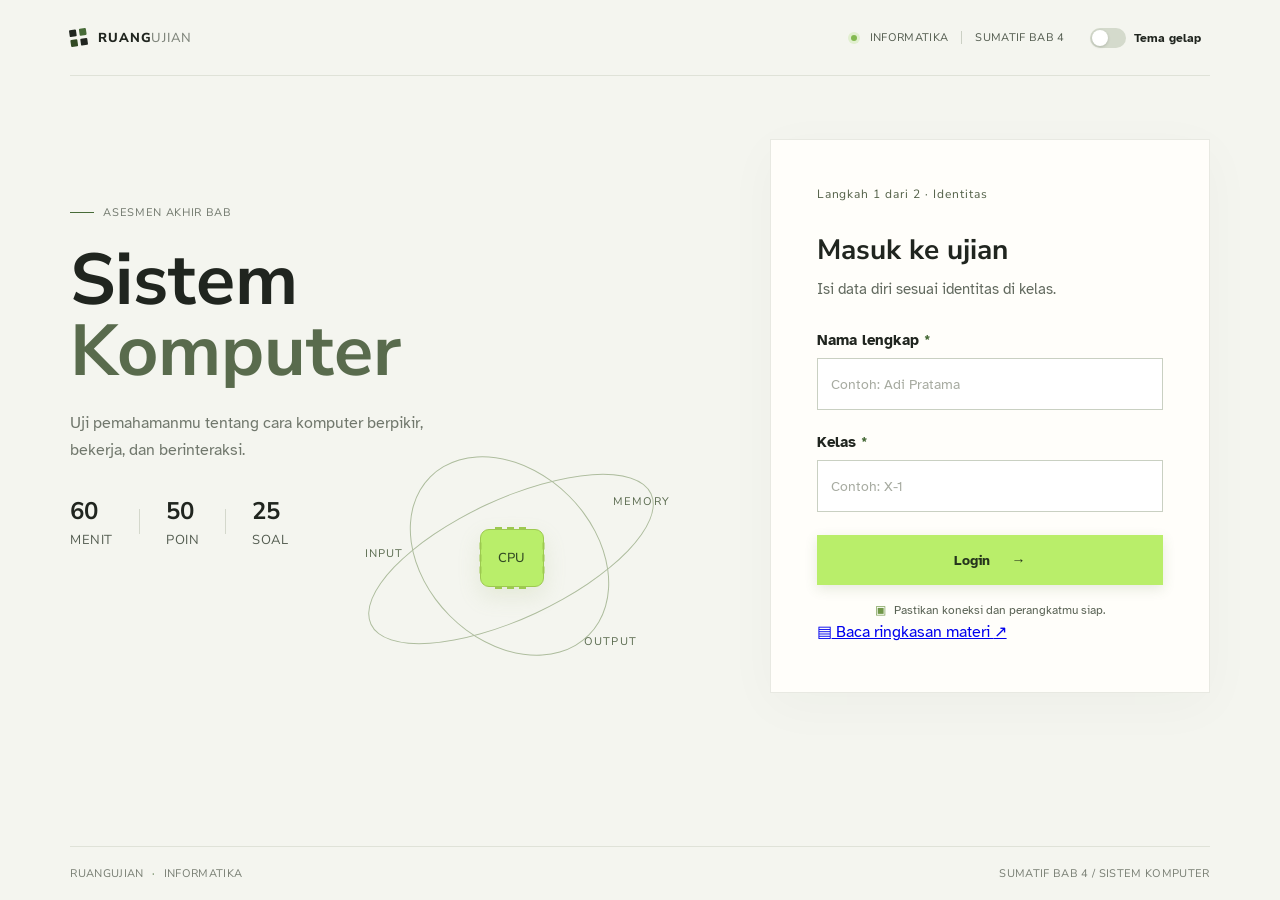
==== index.html @ e3df792a "Build Sistem Komputer CBT portfolio app" ====
<!doctype html>
<html lang="id">
<head>
  <meta charset="utf-8">
  <meta name="viewport" content="width=device-width, initial-scale=1">
  <meta name="theme-color" content="#f4f5ef">
  <title>Sumatif Bab 4 | Sistem Komputer</title>
  <link rel="preconnect" href="https://fonts.googleapis.com">
  <link rel="preconnect" href="https://fonts.gstatic.com" crossorigin>
  <link href="https://fonts.googleapis.com/css2?family=Atkinson+Hyperlegible:wght@400;700&family=Nunito+Sans:wght@400;500;600;700;800&display=swap" rel="stylesheet">
  <script>
    try {
      if (localStorage.getItem("ruang-ujian-theme") === "dark") {
        document.documentElement.dataset.theme = "dark";
      }
    } catch {}
  </script>
  <link rel="stylesheet" href="styles.css">
  <script src="app.js" defer></script>
</head>
<body>
  <a class="skip-link" href="#main-content">Lewati ke isi utama</a>
  <div class="page-shell">
    <header class="topbar">
      <a class="brand" href="#" aria-label="Sumatif Bab 4">
        <span class="brand-mark" aria-hidden="true"><span></span><span></span><span></span><span></span></span>
        <span>RUANG<span class="brand-light">UJIAN</span></span>
      </a>
      <div class="topbar-actions">
        <div class="topbar-meta"><span class="live-dot"></span><span>INFORMATIKA</span><span class="meta-divider"></span><span>SUMATIF BAB 4</span></div>
        <button class="theme-toggle" id="theme-toggle" type="button" role="switch" aria-checked="false" aria-label="Aktifkan mode gelap" title="Aktifkan mode gelap">
          <span class="theme-switch-track" aria-hidden="true"><span></span></span>
          <span>Tema gelap</span>
        </button>
      </div>
    </header>
    <div class="guard-notice" id="guard-notice" role="status" aria-live="polite" hidden>
      <span class="guard-indicator" aria-hidden="true"></span>
      <span id="guard-notice-text">Pengawasan aktif.</span>
      <strong id="guard-count">0 / 3 pelanggaran</strong>
    </div>

    <main id="main-content" tabindex="-1">
      <section class="screen active" id="login-screen" aria-labelledby="login-title">
        <div class="login-layout">
          <div class="intro-panel">
            <p class="eyebrow"><span class="eyebrow-line"></span> ASESMEN AKHIR BAB</p>
            <h1 id="login-title">Sistem<br><span>Komputer</span></h1>
            <p class="intro-copy">Uji pemahamanmu tentang cara komputer berpikir, bekerja, dan berinteraksi.</p>
            <div class="exam-stats">
              <div><strong>60</strong><span>MENIT</span></div>
              <i></i>
              <div><strong>50</strong><span>POIN</span></div>
              <i></i>
              <div><strong>25</strong><span>SOAL</span></div>
            </div>
            <div class="orbit-art" aria-hidden="true">
              <div class="orbit orbit-one"></div><div class="orbit orbit-two"></div>
              <div class="chip"><span>CPU</span><i></i><i></i><i></i><i></i></div>
              <span class="orbit-label label-a">INPUT</span><span class="orbit-label label-b">MEMORY</span><span class="orbit-label label-c">OUTPUT</span>
            </div>
          </div>
          <div class="form-panel">
            <div class="panel-heading"><span class="step-tag">Langkah 1 dari 2 · Identitas</span></div>
            <h2>Masuk ke ujian</h2>
            <p class="muted">Isi data diri sesuai identitas di kelas.</p>
            <form id="login-form">
              <label for="student-name">Nama lengkap <span>*</span></label>
              <input id="student-name" name="name" type="text" placeholder="Contoh: Adi Pratama" autocomplete="name" required>
              <label for="student-class">Kelas <span>*</span></label>
              <input id="student-class" name="class" type="text" placeholder="Contoh: X-1" required>
              <button class="button button-primary button-full" type="submit">Login <span aria-hidden="true">→</span></button>
              <p class="form-note"><span aria-hidden="true">▣</span> Pastikan koneksi dan perangkatmu siap.</p>
              <a class="study-link" href="ringkasan.html"><span aria-hidden="true">▤</span> Baca ringkasan materi <span aria-hidden="true">↗</span></a>
            </form>
          </div>
        </div>
      </section>

      <section class="screen" id="rules-screen" aria-labelledby="rules-title" hidden>
        <div class="content-wrap rules-wrap">
          <p class="eyebrow"><span class="eyebrow-line"></span> SEBELUM MEMULAI</p>
          <h1 id="rules-title">Aturan <span>ujian.</span></h1>
          <p class="intro-copy">Luangkan satu menit untuk membaca ketentuan berikut.</p>
          <div class="rules-list">
            <article class="rule-row"><span class="rule-number">01</span><div><h3>Siapkan alat tulis</h3><p>Jawaban esai ditulis di kertas. Siapkan kertas kosong dan bolpoin masing-masing.</p></div><span class="rule-symbol">✳</span></article>
            <article class="rule-row"><span class="rule-number">02</span><div><h3>Waktu pengerjaan 60 menit</h3><p>Penghitung waktu dimulai saat tombol mulai ditekan. Ujian terkirim otomatis saat waktu habis.</p></div><span class="rule-symbol">◷</span></article>
            <article class="rule-row"><span class="rule-number">03</span><div><h3>Tanyakan kepada guru</h3><p>Jika ada pertanyaan atau kendala, silakan tanyakan langsung kepada guru.</p></div><span class="rule-symbol">↗</span></article>
          </div>
          <div class="rules-footer"><p>Masuk sebagai <strong id="rules-student"></strong></p><button class="button button-primary" id="start-exam">Mulai ujian <span aria-hidden="true">→</span></button></div>
        </div>
      </section>

      <section class="screen exam-screen" id="exam-screen" aria-label="Lembar ujian" hidden>
        <div class="exam-topline">
          <div><p class="eyebrow"><span class="eyebrow-line"></span> SUMATIF BAB 4</p><h1>Lembar <span>ujian.</span></h1><p class="muted"><span id="exam-student"></span> <span class="class-separator">·</span> <span id="exam-class"></span></p></div>
          <div class="timer-box" aria-live="polite"><span class="timer-label">SISA WAKTU</span><strong id="timer">60:00</strong></div>
        </div>
        <div class="exam-progress"><div class="progress-copy"><span>PILIHAN GANDA</span><span id="progress-label">0 / 20 dijawab</span></div><div class="progress-track"><span id="progress-bar"></span></div></div>
        <div class="exam-layout">
          <form id="exam-form">
          <div class="question-section" id="mc-section"><div class="section-heading"><h2>Pilihan ganda</h2><span>01—20 <i>·</i> 50 poin</span></div><div id="mc-questions"></div></div>
          <div class="question-section essay-section" id="essay-section"><div class="section-heading"><h2>Esai</h2><span>21—25 <i>·</i> Tulis di kertas</span></div><p class="essay-instruction">Tuliskan jawaban setiap soal pada kertas. Setelah selesai menulis, centang konfirmasi pada soal tersebut.</p><div id="essay-questions"></div></div>
          <nav class="question-pager" aria-label="Pindah halaman soal">
            <button class="button button-outline" id="previous-question" type="button"><span aria-hidden="true">←</span> Sebelumnya</button>
            <span class="pager-position" id="question-position" aria-live="polite">Soal 01 dari 25</span>
            <button class="button button-primary" id="next-question" type="button">Berikutnya <span aria-hidden="true">→</span></button>
          </nav>
          <div class="submit-row" id="final-submit-row" hidden><p><span class="required-mark">*</span> Centang konfirmasi untuk setiap jawaban esai sebelum dikirim.</p><button class="button button-dark" type="submit">Kumpulkan jawaban <span aria-hidden="true">↗</span></button></div>
          </form>
          <aside class="question-navigator" aria-label="Navigasi soal ujian">
            <div class="navigator-toolbar"><button class="navigator-toggle" id="question-nav-toggle" type="button" aria-expanded="true" aria-controls="question-nav-panel"><span class="navigator-toggle-icon" aria-hidden="true">☷</span> Daftar soal <span class="navigator-count" id="navigator-count">0 / 25 terjawab</span><span class="navigator-chevron" aria-hidden="true">⌄</span></button></div>
            <div class="question-nav-panel" id="question-nav-panel">
              <div class="question-legend" aria-label="Keterangan status soal"><span><i class="legend-dot answered"></i> Sudah dijawab</span><span><i class="legend-dot unanswered"></i> Belum dijawab</span><span><i class="legend-dot doubtful"></i> Ragu-ragu</span></div>
              <div id="question-map"></div>
            </div>
          </aside>
        </div>
      </section>

      <section class="screen result-screen" id="result-screen" aria-labelledby="result-title" hidden>
        <div class="handover-banner"><div><span class="handover-kicker">LANGKAH BERIKUTNYA</span><strong>Serahkan lembar jawaban esai kepada guru.</strong><p>Pastikan nama dan kelas tertulis pada lembar jawabanmu.</p></div><span class="handover-icon" aria-hidden="true">↗</span></div>
        <div class="result-heading"><div><p class="eyebrow"><span class="eyebrow-line"></span> UJIAN SELESAI</p><h1 id="result-title">Hasil <span>ujian.</span></h1><p class="muted"><span id="result-student"></span> <span class="class-separator">·</span> <span id="result-class"></span></p></div><div class="score-block"><span>NILAI PILIHAN GANDA</span><strong><span id="score">0</span><small> / 50</small></strong><span id="score-caption" class="score-caption"></span></div></div>
        <div class="result-summary"><span id="correct-count">0 benar</span><span class="summary-divider"></span><span id="wrong-count">0 salah atau kosong</span></div>
        <div class="review-heading"><h2>Pembahasan</h2><span>JAWABAN PILIHAN GANDA</span></div>
        <div id="answer-review" class="answer-review"></div>
        <div class="essay-receipt"><div><span class="receipt-mark">✓</span><div><strong>Konfirmasi esai tercatat</strong><p>Penilaian esai dilakukan oleh guru dari lembar jawaban tertulis.</p></div></div><button class="button button-outline" id="print-result" type="button"><span aria-hidden="true">▤</span> Cetak hasil</button></div>
        <div class="result-actions"><button class="button button-primary" id="back-to-login" type="button"><span aria-hidden="true">←</span> Kembali ke login</button></div>
      </section>

      <section class="screen lockout-screen" id="lockout-screen" aria-labelledby="lockout-title" hidden>
        <div class="lockout-content">
          <span class="lockout-mark" aria-hidden="true">!</span>
          <p class="eyebrow"><span class="eyebrow-line"></span> AKSES UJIAN DIHENTIKAN</p>
          <h1 id="lockout-title">Ujian <span>dikunci.</span></h1>
          <p id="lockout-message">Batas tiga pelanggaran telah tercapai. Ujian tidak dapat dibuka lagi di browser ini.</p>
          <p class="lockout-help">Silakan hubungi guru untuk mendapatkan bantuan.</p>
          <button class="button button-outline teacher-unlock-button" id="open-teacher-unlock" type="button">Keluar / buka kunci guru</button>
        </div>
      </section>
    </main>
    <footer class="site-footer"><span>RUANGUJIAN <span class="footer-dot">·</span> INFORMATIKA</span><span>SUMATIF BAB 4 / SISTEM KOMPUTER</span></footer>
  </div>
  <dialog id="confirm-dialog" class="confirm-dialog">
    <form method="dialog"><span class="step-tag">KONFIRMASI</span><h2>Kumpulkan jawaban?</h2><p id="confirm-message">Pastikan semua jawaban sudah terisi.</p><div class="dialog-actions"><button class="button button-outline" value="cancel">Periksa lagi</button><button class="button button-dark" id="confirm-submit" value="submit">Kumpulkan</button></div></form>
  </dialog>
  <dialog id="violation-dialog" class="confirm-dialog violation-dialog" aria-labelledby="violation-title">
    <div><span class="step-tag" id="violation-count">PERINGATAN 1 DARI 3</span><h2 id="violation-title">Tetap di halaman ujian</h2><p id="violation-message">Pelanggaran tercatat.</p><p class="violation-instruction">Kembali ke layar penuh untuk melanjutkan ujian.</p><p class="violation-error" id="fullscreen-error" hidden>Browser tidak dapat membuka layar penuh. Coba tekan tombol kembali sekali lagi.</p><div class="dialog-actions"><button class="button button-dark" id="resume-exam" type="button">Kembali ke ujian</button></div></div>
  </dialog>
  <dialog id="teacher-unlock-dialog" class="confirm-dialog teacher-unlock-dialog" aria-labelledby="teacher-unlock-title">
    <form id="teacher-unlock-form">
      <span class="step-tag">AKSES KHUSUS GURU</span>
      <h2 id="teacher-unlock-title">Buka kunci ujian</h2>
      <p>Masukkan kata sandi guru untuk menghapus kunci pada browser ini.</p>
      <label for="teacher-password">Kata sandi guru</label>
      <input id="teacher-password" name="password" type="password" autocomplete="current-password" required>
      <p class="unlock-error" id="teacher-unlock-error" role="alert" hidden>Kata sandi tidak sesuai. Silakan coba lagi.</p>
      <div class="dialog-actions"><button class="button button-outline" id="cancel-teacher-unlock" type="button">Batal</button><button class="button button-dark" type="submit">Buka kunci</button></div>
    </form>
  </dialog>
</body>
</html>
---- styles.css ----
:root {
  color-scheme: light;
  --paper: #f4f5ef;
  --white: #fffefa;
  --ink: #20251f;
  --muted: #626a5f;
  --line: #dfe2d8;
  --green: #b9ee6a;
  --green-dark: #314923;
  --orange: #e97d55;
  --red: #b4473b;
  --sans: "Atkinson Hyperlegible", "Nunito Sans", sans-serif;
  --display: "Nunito Sans", "Atkinson Hyperlegible", sans-serif;
  --mono: "Nunito Sans", sans-serif;
}

* { box-sizing: border-box; }
body { margin: 0; background: var(--paper); color: var(--ink); font-family: var(--sans); }
button, input, textarea { font: inherit; }
button { cursor: pointer; }
  .page-shell { min-height: 100vh; max-width: 1600px; margin: 0 auto; padding: 0 5.5vw; display: flex; flex-direction: column; overflow: clip; }
.topbar { height: 76px; border-bottom: 1px solid var(--line); display: flex; justify-content: space-between; align-items: center; flex: 0 0 auto; }
.brand { color: var(--ink); display: flex; align-items: center; gap: 11px; font: 800 13px var(--display); text-decoration: none; letter-spacing: .06em; }
.brand-light { font-weight: 500; color: #80867c; }
.brand-mark { display: grid; grid-template-columns: repeat(2, 7px); gap: 3px; transform: rotate(-8deg); }
.brand-mark span { width: 7px; height: 7px; background: var(--ink); border-radius: 1px; }
.brand-mark span:nth-child(2) { background: var(--orange); }.brand-mark span:nth-child(3) { background: var(--green-dark); }
.topbar-meta, .site-footer { display: flex; align-items: center; gap: 13px; font: 10px var(--mono); letter-spacing: .08em; color: #777d72; }
.live-dot { background: #83b950; width: 6px; height: 6px; border-radius: 50%; box-shadow: 0 0 0 3px #e1efcf; }
.meta-divider { height: 13px; border-left: 1px solid #cbd0c4; }
main { flex: 1; }
.screen { display: none; animation: enter .45s ease both; }
.screen.active { display: block; }
[hidden] { display: none !important; }
@keyframes enter { from { opacity: 0; transform: translateY(10px); } to { opacity: 1; transform: translateY(0); } }
.login-layout { display: grid; grid-template-columns: 1.1fr .9fr; min-height: min(680px, calc(100vh - 142px)); align-items: center; gap: 5vw; padding: 56px 0; }
.intro-panel { position: relative; min-height: 470px; padding-top: 24px; }
.eyebrow { font: 10px var(--mono); letter-spacing: .12em; color: #71786d; display: flex; align-items: center; gap: 9px; margin: 0 0 25px; }
.eyebrow-line { display: inline-block; height: 1px; width: 24px; background: var(--orange); }
h1, h2, h3, p { margin-top: 0; }
h1 { font: 700 clamp(48px, 6.1vw, 82px)/.99 var(--display); letter-spacing: 0; margin: 0; }
h1 span { color: #7c8870; }
.intro-copy { max-width: 390px; color: #71786d; line-height: 1.7; margin: 22px 0 0; font-size: 15px; }
.exam-stats { display: flex; align-items: center; gap: 26px; margin-top: 31px; }
.exam-stats div { display: flex; flex-direction: column; gap: 4px; }
.exam-stats strong { font: 700 24px var(--display); }.exam-stats span { font: 9px var(--mono); letter-spacing: .1em; color: #7b8176; }
.exam-stats i { height: 25px; border-left: 1px solid #d4d8cc; }
.orbit-art { position: absolute; width: 320px; height: 180px; right: -10px; bottom: -12px; opacity: .86; }
.orbit { position: absolute; border: 1px solid #d2d9c7; border-radius: 50%; transform: rotate(-25deg); }
.orbit-one { width: 310px; height: 120px; top: 28px; left: 4px; }.orbit-two { width: 225px; height: 170px; top: 0; left: 45px; transform: rotate(45deg); }
.chip { position: absolute; left: 128px; top: 58px; width: 64px; height: 58px; background: var(--green); border: 1px solid #9dc950; border-radius: 9px; display: grid; place-items: center; color: var(--green-dark); font: 500 13px var(--mono); box-shadow: 0 9px 22px #9fb77630; }
.chip i { position: absolute; width: 7px; height: 2px; background: #9dc950; }.chip i:nth-of-type(1) { top: -3px; left: 14px; box-shadow: 12px 0 #9dc950, 24px 0 #9dc950; }.chip i:nth-of-type(2) { bottom: -3px; left: 14px; box-shadow: 12px 0 #9dc950, 24px 0 #9dc950; }.chip i:nth-of-type(3) { left: -4px; top: 15px; transform: rotate(90deg); box-shadow: 12px 0 #9dc950, 24px 0 #9dc950; }.chip i:nth-of-type(4) { right: -4px; top: 15px; transform: rotate(90deg); box-shadow: 12px 0 #9dc950, 24px 0 #9dc950; }
.orbit-label { position: absolute; font: 9px var(--mono); letter-spacing: .1em; color: #8b9382; }.label-a { left: 13px; top: 75px; }.label-b { right: 2px; top: 23px; }.label-c { right: 35px; bottom: 2px; }
.form-panel { background: var(--white); border: 1px solid #e8e9e2; padding: clamp(26px, 4vw, 46px); max-width: 440px; width: 100%; justify-self: end; box-shadow: 0 12px 50px #28351a08; }
.panel-heading { display: flex; justify-content: space-between; align-items: center; margin-bottom: 29px; }
.step-tag { color: #75806c; font: 10px var(--mono); letter-spacing: .08em; }
.form-icon { background: var(--green); width: 30px; height: 30px; display: grid; place-items: center; border-radius: 50%; font-size: 15px; }
.form-panel h2 { font: 700 25px var(--display); margin: 0 0 8px; }.muted { color: var(--muted); font-size: 13px; line-height: 1.6; }
.form-panel .muted { margin-bottom: 30px; }
label { display: block; font: 600 12px var(--sans); margin: 0 0 9px; }label span, .required-mark { color: var(--orange); }
input[type="text"] { width: 100%; height: 46px; border: 1px solid #dfe2d8; background: #fff; padding: 0 13px; margin-bottom: 23px; outline: 0; transition: border-color .2s, box-shadow .2s; }
input[type="text"]:focus, textarea:focus { border-color: #8ab45b; box-shadow: 0 0 0 3px #b9ee6a3b; }input::placeholder { color: #a7aba1; font-size: 12px; }
.button { min-height: 46px; border: 1px solid transparent; padding: 0 18px; display: inline-flex; align-items: center; justify-content: center; gap: 22px; font: 600 12px var(--sans); transition: transform .16s, background .16s, border-color .16s; }
.button:hover { transform: translateY(-1px); }.button-primary { color: #26351d; background: var(--green); }.button-primary:hover { background: #aee65a; }.button-full { width: 100%; }
.button-dark { background: var(--ink); color: white; }.button-dark:hover { background: #3a4337; }.button-outline { background: transparent; color: var(--ink); border-color: #d7dbd0; }.button-outline:hover { border-color: #8b9583; }
.form-note { margin: 16px 0 0; text-align: center; color: #878d82; font-size: 10px; }.form-note span { margin-right: 5px; color: #719849; }
.content-wrap { max-width: 860px; margin: 0 auto; padding: 68px 0 80px; }.rules-wrap h1 { font-size: clamp(46px, 6vw, 68px); }.rules-wrap .intro-copy { margin: 15px 0 39px; }
.rules-list { border-top: 1px solid var(--line); }.rule-row { display: grid; grid-template-columns: 58px 1fr 40px; gap: 12px; align-items: start; padding: 23px 0; border-bottom: 1px solid var(--line); }.rule-number { font: 11px var(--mono); color: var(--orange); padding-top: 4px; }.rule-row h3 { font: 600 15px var(--display); margin: 0 0 7px; }.rule-row p { font-size: 13px; line-height: 1.65; max-width: 570px; color: var(--muted); margin: 0; }.rule-symbol { justify-self: end; color: #9aa18f; font: 20px var(--sans); }
.rules-footer { display: flex; justify-content: space-between; align-items: center; gap: 20px; padding-top: 25px; }.rules-footer p { color: var(--muted); font-size: 12px; margin: 0; }.rules-footer strong { color: var(--ink); }
.exam-screen { padding: 52px 0 75px; }.exam-topline, .result-heading { display: flex; justify-content: space-between; align-items: end; gap: 24px; }.exam-topline h1, .result-heading h1 { font-size: clamp(42px, 5vw, 62px); }.exam-topline .eyebrow, .result-heading .eyebrow { margin-bottom: 15px; }.exam-topline .muted, .result-heading .muted { margin: 12px 0 0; }
.timer-box { border-left: 1px solid var(--line); padding-left: 22px; min-width: 130px; }.timer-label { color: #767e70; display: block; font: 9px var(--mono); letter-spacing: .1em; margin-bottom: 7px; }.timer-box strong { font: 600 25px var(--mono); }.timer-box.warning strong { color: var(--red); }
.exam-progress { max-width: 800px; margin: 35px auto 37px; }.progress-copy { display: flex; justify-content: space-between; font: 10px var(--mono); color: #737b6d; margin-bottom: 9px; }.progress-copy span:first-child { letter-spacing: .07em; }.progress-track { background: #e2e5dc; height: 4px; }.progress-track span { display: block; height: 100%; width: 0; background: #87b44b; transition: width .2s; }
#exam-form { max-width: 800px; margin: 0 auto; }.question-section { margin-bottom: 55px; }.section-heading { display: flex; justify-content: space-between; align-items: baseline; border-bottom: 1px solid var(--line); padding-bottom: 14px; margin-bottom: 3px; }.section-heading h2, .review-heading h2 { font: 700 20px var(--display); margin: 0; }.section-heading > span { font: 10px var(--mono); color: #72796d; }.section-heading i { color: var(--orange); font-style: normal; }
.question-card { padding: 24px 0 26px; border-bottom: 1px solid var(--line); }.question-prompt { display: grid; grid-template-columns: 34px 1fr auto; gap: 12px; align-items: start; }.question-number { color: #89917f; font: 11px var(--mono); padding-top: 3px; }.question-prompt p { font: 500 14px/1.65 var(--sans); margin: 0; max-width: 650px; }.points { color: #74816b; white-space: nowrap; font: 10px var(--mono); padding-top: 4px; }
.options { display: grid; gap: 7px; padding-left: 46px; margin-top: 17px; }.option { display: flex; align-items: flex-start; gap: 10px; cursor: pointer; padding: 10px 12px; border: 1px solid transparent; transition: border-color .16s, background .16s; font-size: 12px; line-height: 1.5; }.option:hover { border-color: #dce1d3; background: #fbfcf7; }.option input { accent-color: #668d38; margin: 2px 0 0; width: 14px; height: 14px; flex: 0 0 auto; }.option:has(input:checked) { border-color: #accd87; background: #f5faed; }
.essay-instruction { color: var(--muted); font-size: 12px; line-height: 1.7; max-width: 690px; margin: 0 0 14px; }.essay-card { padding: 22px 0; border-bottom: 1px solid var(--line); }.essay-card label { display: flex; gap: 12px; align-items: flex-start; line-height: 1.65; max-width: 740px; margin-bottom: 13px; }.essay-card label .question-number { flex: 0 0 22px; }.essay-card textarea { width: calc(100% - 34px); margin-left: 34px; resize: vertical; min-height: 50px; border: 1px solid #dfe2d8; background: #fffefa; padding: 12px; outline: none; font-size: 12px; }.essay-card .essay-state { margin: 6px 0 0 34px; color: #858b80; font: 9px var(--mono); }.essay-card.invalid textarea { border-color: var(--red); }.essay-card.invalid .essay-state { color: var(--red); }
.essay-question { display: flex; align-items: flex-start; gap: 12px; }
.essay-question > .question-number { flex: 0 0 22px; }
.essay-question p { margin: 0; font-size: 15px; line-height: 1.65; color: var(--ink); }
.essay-confirmation { margin: 14px 0 0 34px; }
.essay-check { display: inline-flex; align-items: flex-start; gap: 10px; min-height: 44px; margin: 0; padding: 10px 12px; border: 1px solid var(--line); background: var(--white); color: var(--ink); cursor: pointer; font-size: 14px; line-height: 1.5; }
.essay-check:hover { border-color: #8aa66c; }
.essay-check input[type="checkbox"] { flex: 0 0 18px; width: 18px; height: 18px; margin: 1px 0 0; accent-color: #5f883d; }
.essay-card .essay-state { margin: 7px 0 0 40px; color: var(--muted); font: 12px var(--sans); }
.essay-card.confirmed .essay-state { color: #467733; }
.essay-card.invalid .essay-check { border-color: var(--red); }
.essay-card.invalid .essay-state { color: var(--red); }
.option input[type="radio"] { appearance: auto; accent-color: #557b36; cursor: pointer; }
.option:has(input[type="radio"]:checked) { background: #f0f6e9; border-color: #9ebd7a; }
.option:hover:not(:has(input[type="radio"]:checked)) { background: transparent; border-color: #c5cfba; }
.option input[type="radio"]:focus-visible,
.essay-check input[type="checkbox"]:focus-visible { outline: 3px solid #6d9848; outline-offset: 3px; }
:root[data-theme="dark"] .essay-question p,
:root[data-theme="dark"] .option { color: #e2e9de; }
:root[data-theme="dark"] .essay-check { color: #e2e9de; background: #222a23; border-color: #465346; }
:root[data-theme="dark"] .essay-check:hover { border-color: #9bb77a; }
:root[data-theme="dark"] .essay-card.confirmed .essay-state { color: #bde49b; }
:root[data-theme="dark"] .option input[type="radio"] { accent-color: #c2e99e; }
:root[data-theme="dark"] .option:has(input[type="radio"]:checked) { background: #2b3a28; border-color: #779653; }
:root[data-theme="dark"] .option:hover:not(:has(input[type="radio"]:checked)) { background: transparent; border-color: #687862; }
:root[data-theme="dark"] .option input[type="radio"]:focus-visible,
:root[data-theme="dark"] .essay-check input[type="checkbox"]:focus-visible { outline-color: #c2ee8d; }

.question-navigator { max-width: 800px; margin: 0 auto 32px; }
.navigator-toolbar { border-bottom: 1px solid var(--line); padding-bottom: 12px; }
.navigator-toggle { display: flex; align-items: center; gap: 10px; width: 100%; min-height: 44px; padding: 4px 0; border: 0; background: transparent; color: var(--ink); text-align: left; font: 700 15px var(--display); }
.navigator-toggle-icon { color: #728660; font-size: 19px; }
.navigator-count { margin-left: auto; color: var(--muted); font: 12px var(--sans); }
.navigator-chevron { font-size: 17px; transition: transform .18s; }
.navigator-toggle[aria-expanded="true"] .navigator-chevron { transform: rotate(180deg); }
.question-nav-panel { padding: 16px 0 8px; }
.question-legend { display: flex; flex-wrap: wrap; gap: 8px 18px; margin-bottom: 18px; color: var(--muted); font-size: 12px; }
.question-legend span { display: inline-flex; align-items: center; gap: 7px; }
.legend-dot { display: inline-block; width: 11px; height: 11px; border: 1px solid transparent; border-radius: 50%; }
.legend-dot.answered { background: #dfefd5; border-color: #a8c796; }
.legend-dot.unanswered { background: #e7e9e3; border-color: #c7ccc1; }
.legend-dot.doubtful { background: #ffedc9; border-color: #e2bb67; }
.question-map-group + .question-map-group { margin-top: 15px; }
.question-map-group h3 { margin: 0 0 8px; color: var(--muted); font: 600 12px var(--sans); }
.question-map-grid { display: grid; grid-template-columns: repeat(10, minmax(36px, 1fr)); gap: 8px; }
.question-map-item { min-width: 36px; min-height: 38px; border: 1px solid #c7ccc1; border-radius: 3px; background: #e7e9e3; color: #41483e; font: 600 13px var(--sans); }
.question-map-item:hover { outline: 2px solid currentColor; outline-offset: 1px; }
.question-map-item[data-status="answered"] { background: #dfefd5; border-color: #a8c796; color: #315d2e; }
.question-map-item[data-status="doubtful"] { background: #ffedc9; border-color: #e2bb67; color: #765414; }
.question-map-item[aria-current="page"] { box-shadow: inset 0 0 0 2px currentColor; font-weight: 800; }
.question-card, .essay-card { scroll-margin-top: 22px; }
.uncertain-toggle { display: inline-flex; align-items: center; min-height: 36px; margin: 14px 0 0 46px; padding: 5px 10px; border: 1px solid #d7c28f; border-radius: 3px; background: transparent; color: #765414; font: 600 12px var(--sans); }
.uncertain-toggle:hover { background: #fff3d9; }
.uncertain-toggle[aria-pressed="true"] { background: #ffedc9; border-color: #d5a94e; color: #67480f; }
.question-card[data-status="doubtful"] { border-left: 3px solid #d5a94e; padding-left: 12px; }
.question-card[data-status="answered"]:not([data-doubtful="true"]) { border-left: 3px solid #8eb77b; padding-left: 12px; }
.essay-card[data-status="doubtful"] { border-left: 3px solid #d5a94e; padding-left: 12px; }
.essay-card[data-status="answered"]:not([data-doubtful="true"]) { border-left: 3px solid #8eb77b; padding-left: 12px; }
:root[data-theme="dark"] .navigator-toggle-icon { color: #bfda9e; }
:root[data-theme="dark"] .legend-dot.answered { background: #30472c; border-color: #71985d; }
:root[data-theme="dark"] .legend-dot.unanswered { background: #303832; border-color: #566255; }
:root[data-theme="dark"] .legend-dot.doubtful { background: #4a3c25; border-color: #ad8840; }
:root[data-theme="dark"] .question-map-item { background: #303832; border-color: #566255; color: #e2e9de; }
:root[data-theme="dark"] .question-map-item[data-status="answered"] { background: #30472c; border-color: #71985d; color: #d5efc0; }
:root[data-theme="dark"] .question-map-item[data-status="doubtful"] { background: #4a3c25; border-color: #ad8840; color: #ffe0a1; }
:root[data-theme="dark"] .uncertain-toggle { border-color: #8c713d; color: #ffdf9a; }
:root[data-theme="dark"] .uncertain-toggle:hover,
:root[data-theme="dark"] .uncertain-toggle[aria-pressed="true"] { background: #4a3c25; border-color: #ad8840; color: #ffe0a1; }
:root[data-theme="dark"] .question-card[data-status="answered"]:not([data-doubtful="true"]),
:root[data-theme="dark"] .essay-card[data-status="answered"]:not([data-doubtful="true"]) { border-left-color: #71985d; }
:root[data-theme="dark"] .question-card[data-status="doubtful"],
:root[data-theme="dark"] .essay-card[data-status="doubtful"] { border-left-color: #ad8840; }
.question-navigator { position: sticky; top: 8px; z-index: 5; margin-bottom: 32px; background: var(--paper); }
.question-nav-panel { position: absolute; top: 100%; left: 0; right: 0; max-height: min(65vh, 540px); overflow-y: auto; padding: 16px; border: 1px solid var(--line); background: var(--white); box-shadow: 0 14px 34px #18220e1c; }
.question-card, .essay-card { border-left: 3px solid transparent; padding-left: 12px; scroll-margin-top: 82px; }
.question-card[data-status="doubtful"],
.essay-card[data-status="doubtful"] { padding-left: 12px; }
.question-card[data-status="answered"]:not([data-doubtful="true"]),
.essay-card[data-status="answered"]:not([data-doubtful="true"]) { padding-left: 12px; }
.question-pager { display: grid; grid-template-columns: 1fr auto 1fr; align-items: center; gap: 12px; max-width: 800px; margin: 28px auto 32px; padding: 16px 0; border-top: 1px solid var(--line); border-bottom: 1px solid var(--line); }
.question-pager #previous-question { justify-self: start; }
.question-pager #next-question { justify-self: end; }
.question-pager .button[disabled] { opacity: .48; cursor: not-allowed; transform: none; box-shadow: none; }
.pager-position { color: var(--muted); font: 600 13px var(--sans); white-space: nowrap; }
.question-card:not([hidden]), .essay-card:not([hidden]) { animation: enter .2s ease both; }
:root[data-theme="dark"] .question-map-item[aria-current="page"] { box-shadow: inset 0 0 0 2px currentColor; }
@media (max-width: 480px) {
  .question-pager { grid-template-columns: 1fr auto 1fr; gap: 6px; }
  .question-pager .button { min-height: 44px; padding-inline: 10px; gap: 7px; font-size: 12px; }
  .pager-position { font-size: 11px; }
}
:root[data-theme="dark"] .question-nav-panel { box-shadow: 0 14px 34px #00000070; }

:root { --orange: #476b38; }
:root[data-theme="dark"] { --orange: #c9eaa6; }
.exam-progress { max-width: 1240px; margin: 35px auto 20px; }
.exam-layout { display: grid; grid-template-columns: minmax(0, 1fr) 260px; gap: 32px; align-items: start; max-width: 1240px; margin: 0 auto; }
#exam-form { max-width: none; min-width: 0; margin: 0; }
.question-section { margin-bottom: 24px; }
.question-prompt p { font-size: 17px; font-weight: 400; line-height: 1.75; }
.option { font-size: 16px; line-height: 1.65; }
.essay-question p { font-size: 16px; line-height: 1.75; }
.question-pager { max-width: none; }
.question-navigator { position: sticky; top: 18px; width: 100%; max-width: none; margin: 0; overflow: clip; border: 1px solid var(--line); border-radius: 16px; background: var(--white); box-shadow: 0 8px 24px #20251f0c; }
.navigator-toolbar { padding: 6px 12px 0; }
.navigator-toggle { padding: 8px 4px; }
.question-nav-panel { position: static; max-height: calc(100vh - 190px); overflow-y: auto; padding: 12px 14px 16px; border: 0; background: transparent; box-shadow: none; }
.question-legend { flex-direction: column; gap: 8px; font-size: 13px; margin-bottom: 17px; }
.question-map-grid { grid-template-columns: repeat(5, minmax(32px, 1fr)); gap: 6px; }
.question-map-item { min-width: 0; min-height: 38px; border-radius: 8px; }
:root[data-theme="dark"] .question-navigator { box-shadow: 0 8px 24px #00000030; }
@media (max-width: 960px) {
  .exam-layout { grid-template-columns: minmax(0, 1fr) 230px; gap: 20px; }
}
@media (max-width: 820px) {
  .exam-layout { display: flex; flex-direction: column; }
  .question-navigator { position: static; order: -1; margin-bottom: 4px; }
  .question-nav-panel { max-height: none; }
  .question-legend { flex-direction: row; flex-wrap: wrap; gap: 8px 14px; }
}
@media (max-width: 480px) {
  .exam-progress { margin-top: 24px; }
  .question-prompt p { font-size: 16px; }
  .option { font-size: 15px; }
  .question-map-grid { grid-template-columns: repeat(5, minmax(36px, 1fr)); }
}
@media (max-width: 600px) {
  .question-legend { gap: 8px 12px; font-size: 11px; }
  .question-map-grid { grid-template-columns: repeat(5, minmax(36px, 1fr)); gap: 7px; }
  .uncertain-toggle { margin-left: 34px; }
  .navigator-count { font-size: 11px; }
}
.submit-row { display: flex; justify-content: space-between; align-items: center; gap: 20px; padding-top: 10px; }.submit-row p { color: var(--muted); font-size: 11px; margin: 0; }
.result-screen { padding: 32px 0 70px; }.handover-banner { background: #e5f4d4; border-left: 3px solid #83ab50; padding: 17px 20px; display: flex; align-items: center; justify-content: space-between; gap: 18px; margin-bottom: 45px; }.handover-kicker { display: block; font: 9px var(--mono); letter-spacing: .1em; color: #677f4d; margin-bottom: 5px; }.handover-banner strong { font: 600 14px var(--display); }.handover-banner p { color: #677461; font-size: 11px; margin: 5px 0 0; }.handover-icon { font-size: 19px; color: #62813e; }
.score-block { min-width: 180px; text-align: right; }.score-block > span:first-child { display: block; color: #71796c; font: 9px var(--mono); letter-spacing: .06em; margin-bottom: 7px; }.score-block strong { font: 700 46px var(--display); }.score-block small { color: #8b9285; font: 400 17px var(--mono); }.score-caption { display: block; color: #7b8275; font: 10px var(--mono); margin-top: 4px; }
.result-summary { display: flex; align-items: center; gap: 12px; margin: 27px 0 43px; color: #737b6e; font: 10px var(--mono); }.summary-divider { height: 13px; border-left: 1px solid #cbd0c4; }.review-heading { border-bottom: 1px solid var(--line); padding-bottom: 14px; display: flex; align-items: baseline; justify-content: space-between; }.review-heading > span { color: #7d8578; font: 9px var(--mono); letter-spacing: .08em; }.review-item { padding: 18px 0 20px; border-bottom: 1px solid var(--line); display: grid; grid-template-columns: 30px 1fr; gap: 12px; }.review-status { width: 22px; height: 22px; border-radius: 50%; display: grid; place-items: center; background: #e0efd0; color: #4d7632; font-size: 12px; }.review-item.incorrect .review-status { background: #f5e2dc; color: var(--red); }.review-content h3 { font: 500 12px/1.6 var(--sans); margin: 0 0 9px; }.review-answer, .review-explanation { font-size: 11px; line-height: 1.6; margin: 4px 0; color: #737b6e; }.review-answer strong, .review-explanation strong { color: var(--ink); }.review-answer .wrong-text { color: var(--red); }.review-explanation { background: #f0f2eb; padding: 10px 12px; margin-top: 10px; color: #5d6657; }
.essay-receipt { margin-top: 34px; padding: 18px 0; border-top: 1px solid var(--line); border-bottom: 1px solid var(--line); display: flex; justify-content: space-between; align-items: center; gap: 15px; }.essay-receipt > div { display: flex; align-items: center; gap: 12px; }.receipt-mark { width: 26px; height: 26px; display: grid; place-items: center; border-radius: 50%; background: #e0efd0; color: #4d7632; }.essay-receipt strong { font: 600 12px var(--display); }.essay-receipt p { color: var(--muted); font-size: 10px; margin: 4px 0 0; }.essay-receipt .button { min-height: 37px; gap: 9px; font-size: 10px; }
.result-actions { display: flex; justify-content: flex-end; padding-top: 20px; }
.result-actions .button { min-width: 190px; }
.site-footer { min-height: 54px; border-top: 1px solid var(--line); justify-content: space-between; font-size: 9px; flex: 0 0 auto; }.footer-dot { color: var(--orange); padding: 0 5px; }
.confirm-dialog { width: min(420px, calc(100% - 32px)); border: 1px solid var(--line); padding: 30px; background: var(--white); color: var(--ink); box-shadow: 0 18px 80px #18220e25; }.confirm-dialog::backdrop { background: #20251f70; backdrop-filter: blur(3px); }.confirm-dialog h2 { font: 700 23px var(--display); margin: 13px 0 8px; }.confirm-dialog p { font-size: 12px; line-height: 1.6; color: var(--muted); }.dialog-actions { display: flex; justify-content: flex-end; gap: 9px; margin-top: 22px; }.dialog-actions .button { min-height: 40px; gap: 8px; }
.shake { animation: shake .25s ease; }@keyframes shake { 25% { transform: translateX(-4px); } 75% { transform: translateX(4px); } }
@media (max-width: 760px) {
  .page-shell { padding: 0 22px; }.topbar { height: 64px; }.topbar-meta { font-size: 8px; gap: 8px; }.login-layout { grid-template-columns: 1fr; gap: 28px; padding: 38px 0 50px; }.intro-panel { min-height: 300px; padding-top: 8px; }.intro-panel h1 { font-size: clamp(53px, 13vw, 72px); }.intro-copy { max-width: 330px; font-size: 13px; margin-top: 15px; }.exam-stats { margin-top: 22px; }.orbit-art { width: 215px; height: 120px; right: -15px; bottom: 0; transform: scale(.72); transform-origin: bottom right; }.form-panel { justify-self: stretch; max-width: none; padding: 26px 22px; }.content-wrap { padding: 48px 0 60px; }.rules-footer { align-items: flex-start; flex-direction: column; }.exam-screen { padding-top: 35px; }.exam-topline { align-items: flex-start; }.exam-topline h1, .result-heading h1 { font-size: 44px; }.timer-box { min-width: 100px; padding-left: 13px; }.timer-box strong { font-size: 20px; }.question-prompt { grid-template-columns: 27px 1fr auto; gap: 7px; }.question-prompt p { font-size: 13px; }.options { padding-left: 34px; }.option { padding: 9px 8px; }.section-heading h2, .review-heading h2 { font-size: 18px; }.result-screen { padding-top: 22px; }.handover-banner { margin-bottom: 35px; padding: 14px; }.result-heading { align-items: flex-start; }.score-block { min-width: 105px; }.score-block strong { font-size: 36px; }.score-block small { font-size: 14px; }.score-block > span:first-child { font-size: 8px; }.submit-row { align-items: stretch; flex-direction: column; }.submit-row .button { width: 100%; }.site-footer { font-size: 7px; gap: 10px; }.essay-receipt { align-items: flex-start; flex-direction: column; }
}
@media (max-width: 420px) { .topbar-meta { gap: 6px; letter-spacing: .03em; }.topbar-meta .meta-divider { height: 10px; }.exam-topline h1, .result-heading h1 { font-size: 38px; }.exam-topline .eyebrow, .result-heading .eyebrow { font-size: 8px; }.timer-box { min-width: 87px; }.timer-box strong { font-size: 18px; }.score-block { min-width: 93px; }.score-block strong { font-size: 31px; }.score-block > span:first-child { max-width: 94px; line-height: 1.5; }.handover-banner strong { font-size: 12px; }.site-footer span:last-child { text-align: right; } }
@media print { body { background: white; }.page-shell { padding: 0; max-width: none; }.topbar, .site-footer, .essay-receipt .button, .result-actions { display: none; }.screen:not(.active) { display: none !important; }.result-screen { display: block !important; padding: 0; }.review-item { break-inside: avoid; }.handover-banner { print-color-adjust: exact; } }

.skip-link { position: fixed; z-index: 10; top: 12px; left: 12px; padding: 10px 14px; transform: translateY(-160%); background: var(--ink); color: white; text-decoration: none; font-weight: 700; }
.skip-link:focus { transform: translateY(0); }
body { font-size: 16px; line-height: 1.6; }
.topbar-meta, .site-footer { font-size: 11px; letter-spacing: .03em; }
.eyebrow { font-size: 11px; letter-spacing: .06em; }
.intro-copy { font-size: 16px; }
.exam-stats span { font-size: 11px; letter-spacing: .04em; }
.step-tag { font-size: 12px; }
.form-panel h2 { font-size: 28px; }
.muted { font-size: 15px; }
label { font-size: 15px; }
input[type="text"] { height: 52px; font-size: 16px; }
input::placeholder { font-size: 14px; }
.button { min-height: 50px; font-size: 14px; }
.form-note { font-size: 12px; }
.rules-wrap .intro-copy { font-size: 16px; }
.rule-row h3 { font-size: 17px; }
.rule-row p { font-size: 15px; }
.timer-label { font-size: 11px; }
.timer-box strong { font-size: 28px; }
.progress-copy { font-size: 12px; }
.section-heading h2, .review-heading h2 { font-size: 22px; }
.section-heading > span { font-size: 12px; }
.question-number { font-size: 13px; }
.question-prompt p { font-size: 16px; line-height: 1.6; }
.points { font-size: 12px; }
.option { min-height: 46px; align-items: center; font-size: 15px; line-height: 1.55; padding: 11px 12px; }
.option input { width: 18px; height: 18px; }
.essay-instruction { font-size: 15px; }
.essay-card label { font-size: 15px; }
.essay-card textarea { min-height: 60px; font-size: 15px; line-height: 1.55; }
.essay-card .essay-state { font-size: 12px; }
.submit-row p { font-size: 13px; }
.handover-kicker { font-size: 11px; letter-spacing: .04em; }
.handover-banner strong { font-size: 16px; }
.handover-banner p { font-size: 13px; }
.score-block > span:first-child { font-size: 11px; letter-spacing: .03em; }
.score-caption { font-size: 12px; }
.result-summary { font-size: 12px; }
.review-heading > span { font-size: 11px; letter-spacing: .04em; }
.review-content h3 { font-size: 15px; line-height: 1.6; }
.review-answer, .review-explanation { font-size: 14px; line-height: 1.65; }
.essay-receipt strong { font-size: 14px; }
.essay-receipt p { font-size: 12px; }
.essay-receipt .button { min-height: 44px; font-size: 12px; }
.confirm-dialog h2 { font-size: 26px; }
.confirm-dialog p { font-size: 15px; }
.dialog-actions .button { min-height: 46px; }
.intro-panel h1 { font-size: 4.5rem; }
.rules-wrap h1 { font-size: 3.5rem; }
.exam-topline h1, .result-heading h1 { font-size: 3rem; }
:focus-visible { outline: 3px solid #416b25; outline-offset: 3px; }
.option:focus-within { outline: 3px solid #416b25; outline-offset: 2px; }
@media (max-width: 760px) {
  .intro-panel h1 { font-size: 3.5rem; }
  .rules-wrap h1 { font-size: 3rem; }
  .exam-topline h1, .result-heading h1 { font-size: 2.75rem; }
  .intro-copy { font-size: 15px; }
  .topbar-meta { font-size: 10px; }
  .option { min-height: 48px; }
}
@media (max-width: 420px) {
  .topbar-meta { font-size: 9px; }
  .exam-topline h1, .result-heading h1 { font-size: 2.4rem; }
  .score-block > span:first-child { font-size: 10px; }
}
@media (prefers-reduced-motion: reduce) {
  *, *::before, *::after { scroll-behavior: auto !important; animation-duration: .01ms !important; animation-iteration-count: 1 !important; transition-duration: .01ms !important; }
}
.topbar-meta { color: #50594c; }
.form-note { color: #596254; }
.h1 span, h1 span { color: #596b4d; }
.exam-stats span { color: #535c50; font-size: 13px; }
.step-tag { color: #526047; }
.orbit-art { bottom: 0; opacity: 1; }
.orbit { border: 1.75px solid #aebd9e; }
.orbit-label { color: #596a4e; font-size: 11px; }
input[type="text"] { border-color: #c9d0c2; transition: border-color .2s, box-shadow .2s; }
input[type="text"]:focus, textarea:focus { border: 2px solid #527d32; box-shadow: 0 0 0 3px #b9ee6a55; }
.button-primary { box-shadow: 0 4px 12px #506c3024; transition: transform .16s, background .16s, border-color .16s, box-shadow .16s; }
.button-primary:hover { background: #a4d95c; box-shadow: 0 6px 16px #506c3033; }
.button-primary:active { transform: translateY(0); box-shadow: 0 2px 6px #506c3024; }
@media (max-width: 760px) {
  .intro-panel { min-height: 440px; }
  .orbit-art { right: -12px; bottom: 22px; transform: scale(.62); }
  .orbit-one { width: 210px; height: 90px; top: 24px; left: 0; }
  .orbit-two { width: 170px; height: 110px; top: 0; left: 25px; }
}

.topbar-actions { display: flex; align-items: center; gap: 16px; }
.theme-toggle { display: inline-flex; align-items: center; gap: 8px; min-height: 40px; padding: 5px 8px; border: 1px solid transparent; background: transparent; color: var(--ink); font: 600 12px var(--sans); white-space: nowrap; }
.theme-toggle:hover { background: #e9ece3; }
.theme-switch-track { display: inline-flex; align-items: center; width: 36px; height: 20px; padding: 2px; border-radius: 999px; background: #d4dacc; transition: background .2s; }
.theme-switch-track > span { width: 16px; height: 16px; border-radius: 50%; background: white; box-shadow: 0 1px 3px #20251f30; transition: transform .2s; }
.theme-toggle[aria-checked="true"] .theme-switch-track { background: #6f9647; }
.theme-toggle[aria-checked="true"] .theme-switch-track > span { transform: translateX(16px); }

:root[data-theme="dark"] {
  color-scheme: dark;
  --paper: #171c17;
  --white: #222a23;
  --ink: #edf2e8;
  --muted: #b9c4b4;
  --line: #3d493d;
  --green: #b9e978;
  --green-dark: #314923;
  --orange: #f0a080;
  --red: #f0a096;
}
:root[data-theme="dark"] body { background: var(--paper); color: var(--ink); }
:root[data-theme="dark"] .brand-light,
:root[data-theme="dark"] .topbar-meta,
:root[data-theme="dark"] .site-footer,
:root[data-theme="dark"] .eyebrow,
:root[data-theme="dark"] .intro-copy,
:root[data-theme="dark"] .form-note,
:root[data-theme="dark"] .step-tag,
:root[data-theme="dark"] .exam-stats span,
:root[data-theme="dark"] .orbit-label,
:root[data-theme="dark"] .rules-footer p,
:root[data-theme="dark"] .timer-label,
:root[data-theme="dark"] .progress-copy,
:root[data-theme="dark"] .section-heading > span,
:root[data-theme="dark"] .points,
:root[data-theme="dark"] .essay-card .essay-state,
:root[data-theme="dark"] .handover-banner p,
:root[data-theme="dark"] .score-block > span:first-child,
:root[data-theme="dark"] .score-caption,
:root[data-theme="dark"] .result-summary,
:root[data-theme="dark"] .review-heading > span,
:root[data-theme="dark"] .review-answer,
:root[data-theme="dark"] .essay-receipt p {
  color: #bec9b8;
}
:root[data-theme="dark"] .topbar { border-color: var(--line); }
:root[data-theme="dark"] .meta-divider { border-color: #53604f; }
:root[data-theme="dark"] .live-dot { box-shadow: 0 0 0 3px #34452d; }
:root[data-theme="dark"] h1 span { color: #c0d9a8; }
:root[data-theme="dark"] .orbit { border-color: #657b5c; }
:root[data-theme="dark"] .chip { box-shadow: 0 9px 22px #00000040; }
:root[data-theme="dark"] .form-panel { background: var(--white); border-color: var(--line); box-shadow: 0 12px 50px #00000030; }
:root[data-theme="dark"] input[type="text"],
:root[data-theme="dark"] .essay-card textarea {
  background: #19211b;
  color: var(--ink);
  border-color: #52604f;
}
:root[data-theme="dark"] input::placeholder { color: #9da997; }
:root[data-theme="dark"] .button-primary { color: #1e2b18; }
:root[data-theme="dark"] .button-dark { background: #dce8d2; color: #1c251a; }
:root[data-theme="dark"] .button-dark:hover { background: #c7d9ba; }
:root[data-theme="dark"] .button-outline { color: var(--ink); border-color: #53604f; }
:root[data-theme="dark"] .button-outline:hover { border-color: #9cac8f; }
:root[data-theme="dark"] .theme-toggle { color: var(--ink); }
:root[data-theme="dark"] .theme-toggle:hover { background: #2c352d; }
:root[data-theme="dark"] .theme-switch-track { background: #779753; }
:root[data-theme="dark"] .theme-switch-track > span { background: #edf4e7; }
:root[data-theme="dark"] .rule-row,
:root[data-theme="dark"] .rules-list,
:root[data-theme="dark"] .question-card,
:root[data-theme="dark"] .essay-card,
:root[data-theme="dark"] .review-heading,
:root[data-theme="dark"] .review-item,
:root[data-theme="dark"] .essay-receipt { border-color: var(--line); }
:root[data-theme="dark"] .rule-row p,
:root[data-theme="dark"] .essay-instruction,
:root[data-theme="dark"] .submit-row p,
:root[data-theme="dark"] .review-answer,
:root[data-theme="dark"] .review-explanation { color: #c5cebf; }
:root[data-theme="dark"] .rule-symbol { color: #b3c0aa; }
:root[data-theme="dark"] .progress-track { background: #354036; }
:root[data-theme="dark"] .progress-track span { background: #a8d76b; }
:root[data-theme="dark"] .option:hover { background: #29332a; border-color: #52634c; }
:root[data-theme="dark"] .option:has(input:checked) { background: #2b3a28; border-color: #779653; }
:root[data-theme="dark"] .handover-banner { background: #293a28; border-color: #8eaf6a; }
:root[data-theme="dark"] .handover-kicker,
:root[data-theme="dark"] .handover-icon { color: #c3dfa8; }
:root[data-theme="dark"] .score-block small { color: #b9c4b4; }
:root[data-theme="dark"] .review-explanation { background: #293229; }
:root[data-theme="dark"] .review-status { background: #34452e; color: #c5e7a6; }
:root[data-theme="dark"] .review-item.incorrect .review-status { background: #4b302d; color: #ffc0b5; }
:root[data-theme="dark"] .review-answer .wrong-text { color: #ffaaa0; }
:root[data-theme="dark"] .receipt-mark { background: #34452e; color: #c5e7a6; }
:root[data-theme="dark"] .confirm-dialog { color: var(--ink); background: var(--white); border-color: var(--line); box-shadow: 0 18px 80px #00000070; }
:root[data-theme="dark"] .confirm-dialog::backdrop { background: #080b08b5; }
:root[data-theme="dark"] .skip-link { color: #1c251a; background: #dce8d2; }
:root[data-theme="dark"] :focus-visible { outline-color: #c2ee8d; }
@media (max-width: 760px) {
  .topbar-actions { gap: 6px; }
  .topbar-meta { gap: 6px; font-size: 9px; letter-spacing: 0; }
}
@media (max-width: 420px) {
  .topbar-meta .meta-divider,
  .topbar-meta span:last-child { display: none; }
  .theme-toggle { gap: 6px; padding-inline: 4px; font-size: 11px; }
}

:root { --orange: #476b38; }
:root[data-theme="dark"] { --orange: #c9eaa6; }
.question-prompt p { font-size: 17px; line-height: 1.75; }
.option { font-size: 16px; line-height: 1.65; }
.essay-question p { font-size: 16px; line-height: 1.75; }
@media (max-width: 480px) {
  .question-prompt p { font-size: 16px; }
  .option { font-size: 15px; }
}

.guard-notice { display: flex; align-items: center; gap: 10px; margin: 12px 0 0; padding: 10px 14px; border: 1px solid #97b67f; border-radius: 8px; background: #edf5e7; color: #314923; font-size: 13px; }
.guard-notice[hidden] { display: none; }
.guard-indicator { width: 9px; height: 9px; flex: 0 0 auto; border-radius: 50%; background: #668f48; box-shadow: 0 0 0 3px #d7e8ca; }
.guard-notice strong { margin-left: auto; white-space: nowrap; font-size: 12px; }
.lockout-screen { min-height: 60vh; display: grid; place-items: center; }
.lockout-content { width: min(100%, 580px); padding: 38px; border: 1px solid var(--line); border-radius: 14px; background: var(--white); }
.lockout-mark { display: grid; width: 44px; height: 44px; margin-bottom: 24px; place-items: center; border-radius: 50%; background: #f8e2dc; color: #9a3e31; font-size: 24px; font-weight: 700; }
.lockout-content h1 { font-size: clamp(40px, 6vw, 58px); margin-bottom: 16px; }
.lockout-content > p:not(.eyebrow) { color: var(--muted); font-size: 16px; line-height: 1.7; }
.lockout-help { font-weight: 700; }
.teacher-unlock-button { margin-top: 8px; }
.teacher-unlock-dialog label { display: block; margin: 18px 0 7px; font-size: 14px; font-weight: 700; }
.teacher-unlock-dialog input[type="password"] { width: 100%; min-height: 48px; padding: 0 12px; border: 1px solid var(--line); border-radius: 4px; background: var(--paper); color: var(--ink); font-size: 16px; }
.teacher-unlock-dialog input[type="password"]:focus { outline: 3px solid #8aab6c; outline-offset: 2px; }
.unlock-error { margin: 8px 0 0; color: var(--red); font-size: 13px; }
.teacher-unlock-dialog .dialog-actions { margin-top: 20px; }
.teacher-unlock-dialog button:disabled { cursor: wait; opacity: .65; }
.violation-dialog { width: min(460px, calc(100% - 32px)); }
.violation-instruction { color: var(--muted); font-size: 13px; }
.violation-error { color: var(--red); font-size: 13px; }
:root[data-theme="dark"] .guard-notice { border-color: #617b4f; background: #263424; color: #e0edcf; }
:root[data-theme="dark"] .guard-indicator { background: #b9e978; box-shadow: 0 0 0 3px #3d5033; }
:root[data-theme="dark"] .lockout-mark { background: #4b302d; color: #ffc0b5; }
@media (max-width: 600px) {
  .guard-notice { align-items: flex-start; flex-wrap: wrap; font-size: 12px; }
  .guard-notice strong { margin-left: 19px; }
  .lockout-content { padding: 26px 22px; }
}
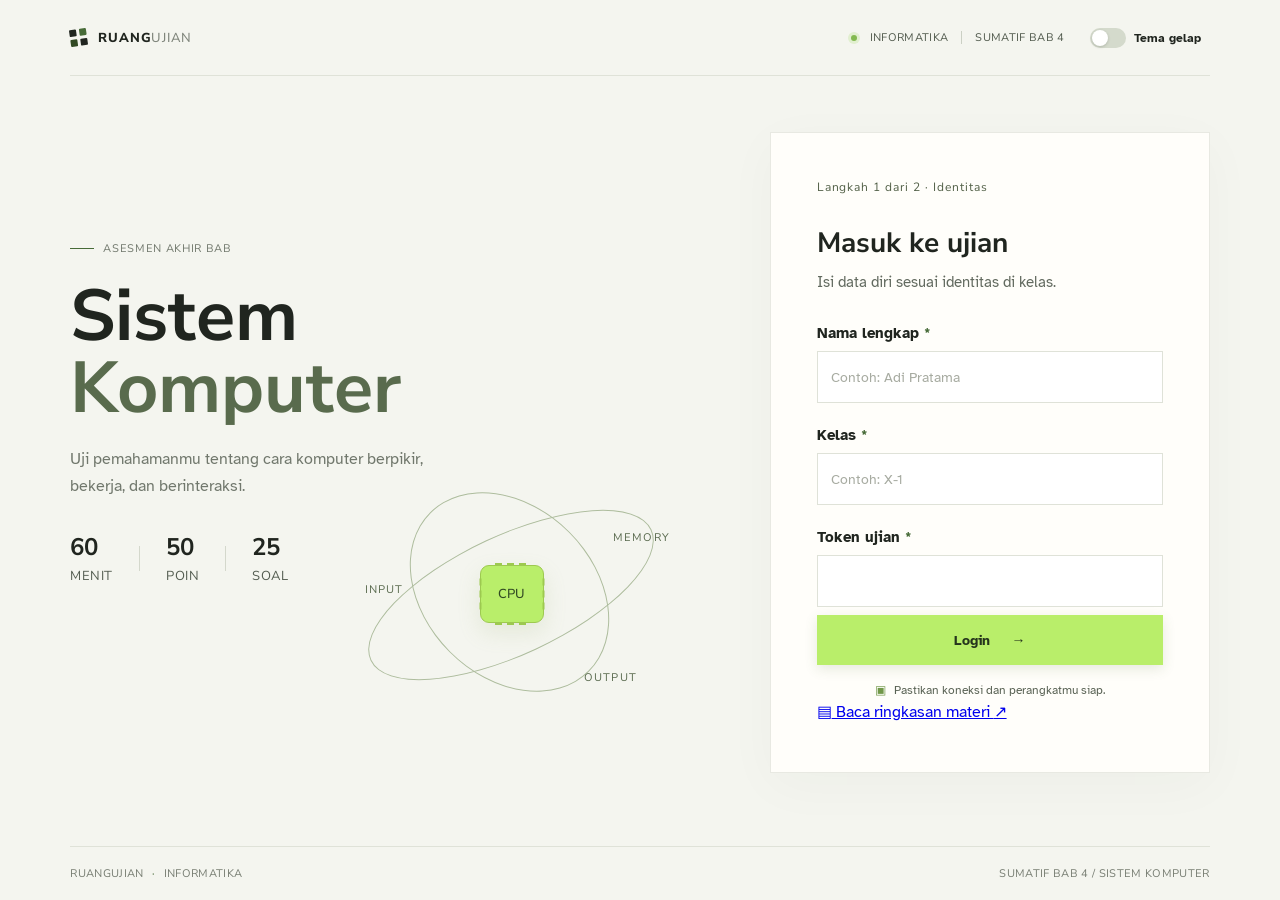
==== commit 2e42f739: "Tambah halaman lanjutan dan lembar kerja" ====
--- a/index.html
+++ b/index.html
@@ -69,6 +69,9 @@
               <input id="student-name" name="name" type="text" placeholder="Contoh: Adi Pratama" autocomplete="name" required>
               <label for="student-class">Kelas <span>*</span></label>
               <input id="student-class" name="class" type="text" placeholder="Contoh: X-1" required>
+              <label for="exam-token">Token ujian <span>*</span></label>
+              <input id="exam-token" name="token" type="password" autocomplete="off" minlength="6" maxlength="6" aria-describedby="token-error" required>
+              <p class="token-error" id="token-error" role="alert" hidden>Token tidak sesuai. Periksa kembali token dari guru.</p>
               <button class="button button-primary button-full" type="submit">Login <span aria-hidden="true">→</span></button>
               <p class="form-note"><span aria-hidden="true">▣</span> Pastikan koneksi dan perangkatmu siap.</p>
               <a class="study-link" href="ringkasan.html"><span aria-hidden="true">▤</span> Baca ringkasan materi <span aria-hidden="true">↗</span></a>
@@ -125,7 +128,26 @@
         <div class="review-heading"><h2>Pembahasan</h2><span>JAWABAN PILIHAN GANDA</span></div>
         <div id="answer-review" class="answer-review"></div>
         <div class="essay-receipt"><div><span class="receipt-mark">✓</span><div><strong>Konfirmasi esai tercatat</strong><p>Penilaian esai dilakukan oleh guru dari lembar jawaban tertulis.</p></div></div><button class="button button-outline" id="print-result" type="button"><span aria-hidden="true">▤</span> Cetak hasil</button></div>
-        <div class="result-actions"><button class="button button-primary" id="back-to-login" type="button"><span aria-hidden="true">←</span> Kembali ke login</button></div>
+        <div class="result-actions"><button class="button button-outline" id="back-to-login" type="button"><span aria-hidden="true">←</span> Kembali ke login</button><button class="button button-primary" id="open-followup" type="button">Halaman lanjutan <span aria-hidden="true">→</span></button></div>
+      </section>
+
+      <section class="screen followup-screen" id="followup-screen" aria-labelledby="followup-title" hidden>
+        <div class="content-wrap followup-wrap">
+          <p class="eyebrow"><span class="eyebrow-line"></span> LANGKAH LANJUTAN</p>
+          <h1 id="followup-title">Lembar <span>kerja.</span></h1>
+          <p class="followup-copy">Silakan unduh lembar kerja sesuai arahan guru. Penentuan remedial atau pengayaan dilakukan oleh guru.</p>
+          <div class="followup-downloads">
+            <article class="followup-download remedial-download">
+              <div><span class="followup-label">LEMBAR KERJA</span><h2>Remedial</h2><p>Unduh lembar remedial jika diarahkan oleh guru.</p></div>
+              <a class="button button-primary" href="LEMBAR%20KERJA%20REMEDIAL%20%E2%80%94%20INFORMATIKA%20KELAS%2010.docx" download="Lembar-Kerja-Remedial.docx"><span aria-hidden="true">↓</span> Unduh lembar remedial</a>
+            </article>
+            <article class="followup-download enrichment-download">
+              <div><span class="followup-label">LEMBAR KERJA</span><h2>Pengayaan</h2><p>Unduh lembar pengayaan jika diarahkan oleh guru.</p></div>
+              <a class="button button-primary" href="LEMBAR%20KERJA%20PENGAYAAN%20%E2%80%94%20INFORMATIKA%20KELAS%2010%20.docx" download="Lembar-Kerja-Pengayaan.docx"><span aria-hidden="true">↓</span> Unduh lembar pengayaan</a>
+            </article>
+          </div>
+          <div class="followup-actions"><button class="button button-outline" id="back-to-results" type="button"><span aria-hidden="true">←</span> Kembali ke hasil</button></div>
+        </div>
       </section>
 
       <section class="screen lockout-screen" id="lockout-screen" aria-labelledby="lockout-title" hidden>
--- a/styles.css
+++ b/styles.css
@@ -58,7 +58,9 @@
 .form-panel h2 { font: 700 25px var(--display); margin: 0 0 8px; }.muted { color: var(--muted); font-size: 13px; line-height: 1.6; }
 .form-panel .muted { margin-bottom: 30px; }
 label { display: block; font: 600 12px var(--sans); margin: 0 0 9px; }label span, .required-mark { color: var(--orange); }
-input[type="text"] { width: 100%; height: 46px; border: 1px solid #dfe2d8; background: #fff; padding: 0 13px; margin-bottom: 23px; outline: 0; transition: border-color .2s, box-shadow .2s; }
+.form-panel input[type="text"], .form-panel input[type="password"] { width: 100%; height: 46px; border: 1px solid #dfe2d8; background: #fff; padding: 0 13px; margin-bottom: 23px; outline: 0; transition: border-color .2s, box-shadow .2s; }
+.form-panel input[type="password"] { margin-bottom: 8px; }
+.token-error { margin: 0 0 18px; color: var(--red); font-size: 12px; line-height: 1.5; }
 input[type="text"]:focus, textarea:focus { border-color: #8ab45b; box-shadow: 0 0 0 3px #b9ee6a3b; }input::placeholder { color: #a7aba1; font-size: 12px; }
 .button { min-height: 46px; border: 1px solid transparent; padding: 0 18px; display: inline-flex; align-items: center; justify-content: center; gap: 22px; font: 600 12px var(--sans); transition: transform .16s, background .16s, border-color .16s; }
 .button:hover { transform: translateY(-1px); }.button-primary { color: #26351d; background: var(--green); }.button-primary:hover { background: #aee65a; }.button-full { width: 100%; }
@@ -210,7 +212,7 @@
 .score-block { min-width: 180px; text-align: right; }.score-block > span:first-child { display: block; color: #71796c; font: 9px var(--mono); letter-spacing: .06em; margin-bottom: 7px; }.score-block strong { font: 700 46px var(--display); }.score-block small { color: #8b9285; font: 400 17px var(--mono); }.score-caption { display: block; color: #7b8275; font: 10px var(--mono); margin-top: 4px; }
 .result-summary { display: flex; align-items: center; gap: 12px; margin: 27px 0 43px; color: #737b6e; font: 10px var(--mono); }.summary-divider { height: 13px; border-left: 1px solid #cbd0c4; }.review-heading { border-bottom: 1px solid var(--line); padding-bottom: 14px; display: flex; align-items: baseline; justify-content: space-between; }.review-heading > span { color: #7d8578; font: 9px var(--mono); letter-spacing: .08em; }.review-item { padding: 18px 0 20px; border-bottom: 1px solid var(--line); display: grid; grid-template-columns: 30px 1fr; gap: 12px; }.review-status { width: 22px; height: 22px; border-radius: 50%; display: grid; place-items: center; background: #e0efd0; color: #4d7632; font-size: 12px; }.review-item.incorrect .review-status { background: #f5e2dc; color: var(--red); }.review-content h3 { font: 500 12px/1.6 var(--sans); margin: 0 0 9px; }.review-answer, .review-explanation { font-size: 11px; line-height: 1.6; margin: 4px 0; color: #737b6e; }.review-answer strong, .review-explanation strong { color: var(--ink); }.review-answer .wrong-text { color: var(--red); }.review-explanation { background: #f0f2eb; padding: 10px 12px; margin-top: 10px; color: #5d6657; }
 .essay-receipt { margin-top: 34px; padding: 18px 0; border-top: 1px solid var(--line); border-bottom: 1px solid var(--line); display: flex; justify-content: space-between; align-items: center; gap: 15px; }.essay-receipt > div { display: flex; align-items: center; gap: 12px; }.receipt-mark { width: 26px; height: 26px; display: grid; place-items: center; border-radius: 50%; background: #e0efd0; color: #4d7632; }.essay-receipt strong { font: 600 12px var(--display); }.essay-receipt p { color: var(--muted); font-size: 10px; margin: 4px 0 0; }.essay-receipt .button { min-height: 37px; gap: 9px; font-size: 10px; }
-.result-actions { display: flex; justify-content: flex-end; padding-top: 20px; }
+.result-actions { display: flex; flex-wrap: wrap; justify-content: flex-end; gap: 12px; padding-top: 20px; }
 .result-actions .button { min-width: 190px; }
 .site-footer { min-height: 54px; border-top: 1px solid var(--line); justify-content: space-between; font-size: 9px; flex: 0 0 auto; }.footer-dot { color: var(--orange); padding: 0 5px; }
 .confirm-dialog { width: min(420px, calc(100% - 32px)); border: 1px solid var(--line); padding: 30px; background: var(--white); color: var(--ink); box-shadow: 0 18px 80px #18220e25; }.confirm-dialog::backdrop { background: #20251f70; backdrop-filter: blur(3px); }.confirm-dialog h2 { font: 700 23px var(--display); margin: 13px 0 8px; }.confirm-dialog p { font-size: 12px; line-height: 1.6; color: var(--muted); }.dialog-actions { display: flex; justify-content: flex-end; gap: 9px; margin-top: 22px; }.dialog-actions .button { min-height: 40px; gap: 8px; }
@@ -232,7 +234,7 @@
 .form-panel h2 { font-size: 28px; }
 .muted { font-size: 15px; }
 label { font-size: 15px; }
-input[type="text"] { height: 52px; font-size: 16px; }
+.form-panel input[type="text"], .form-panel input[type="password"] { height: 52px; font-size: 16px; }
 input::placeholder { font-size: 14px; }
 .button { min-height: 50px; font-size: 14px; }
 .form-note { font-size: 12px; }
@@ -363,6 +365,7 @@
 :root[data-theme="dark"] .chip { box-shadow: 0 9px 22px #00000040; }
 :root[data-theme="dark"] .form-panel { background: var(--white); border-color: var(--line); box-shadow: 0 12px 50px #00000030; }
 :root[data-theme="dark"] input[type="text"],
+:root[data-theme="dark"] .form-panel input[type="password"],
 :root[data-theme="dark"] .essay-card textarea {
   background: #19211b;
   color: var(--ink);
@@ -448,6 +451,17 @@
 .violation-dialog { width: min(460px, calc(100% - 32px)); }
 .violation-instruction { color: var(--muted); font-size: 13px; }
 .violation-error { color: var(--red); font-size: 13px; }
+.followup-wrap { max-width: 920px; }
+.followup-wrap h1 { font-size: clamp(44px, 5vw, 64px); }
+.followup-copy { max-width: 650px; margin: 18px 0 0; color: var(--muted); font-size: 15px; line-height: 1.7; }
+.followup-downloads { display: grid; grid-template-columns: repeat(2, minmax(0, 1fr)); gap: 18px; margin-top: 38px; }
+.followup-download { min-height: 220px; padding: 22px; display: flex; flex-direction: column; justify-content: space-between; gap: 22px; border: 1px solid var(--line); border-top: 3px solid var(--orange); background: var(--white); }
+.enrichment-download { border-top-color: #83ab50; }
+.followup-label { color: var(--muted); font: 10px var(--mono); letter-spacing: .08em; }
+.followup-download h2 { margin: 9px 0 8px; font: 700 24px var(--display); }
+.followup-download p { margin: 0; color: var(--muted); font-size: 13px; line-height: 1.6; }
+.followup-download .button { align-self: flex-start; text-decoration: none; }
+.followup-actions { margin-top: 26px; }
 :root[data-theme="dark"] .guard-notice { border-color: #617b4f; background: #263424; color: #e0edcf; }
 :root[data-theme="dark"] .guard-indicator { background: #b9e978; box-shadow: 0 0 0 3px #3d5033; }
 :root[data-theme="dark"] .lockout-mark { background: #4b302d; color: #ffc0b5; }
@@ -455,4 +469,6 @@
   .guard-notice { align-items: flex-start; flex-wrap: wrap; font-size: 12px; }
   .guard-notice strong { margin-left: 19px; }
   .lockout-content { padding: 26px 22px; }
+  .followup-downloads { grid-template-columns: 1fr; }
+  .followup-download { min-height: 180px; }
 }
